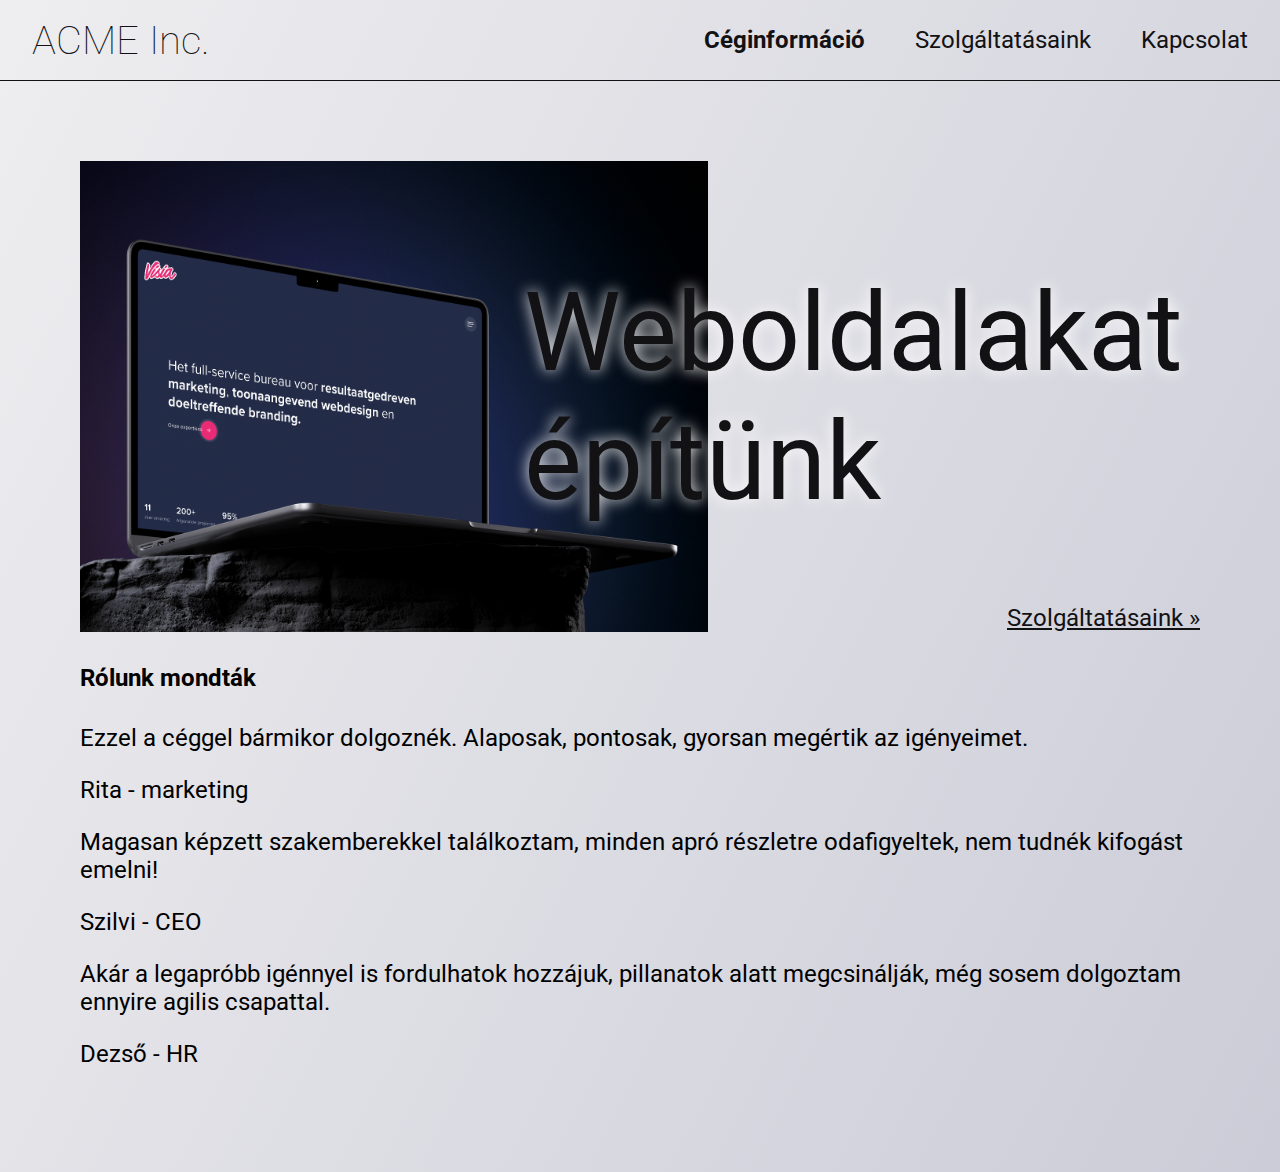
==== ceginformacio.html @ d5035e58 "Review section basic structure added" ====
<!DOCTYPE html>
<html lang="hu" data-theme="light">

<head>
    <meta charset="UTF-8">
    <meta name="viewport" content="width=device-width, initial-scale=1.0">
    <title>ACME Inc. | Céginformáció</title>
    <link rel="stylesheet" href="style.css">
    <link rel="preconnect" href="https://fonts.googleapis.com">
    <link rel="preconnect" href="https://fonts.gstatic.com" crossorigin>
    <link
        href="https://fonts.googleapis.com/css2?family=Roboto:ital,wght@0,100;0,300;0,400;0,500;0,700;1,100;1,300;1,400;1,500;1,700&display=swap"
        rel="stylesheet">
    <script src="script.js" defer></script>
</head>

<body>
    <header>
        <nav>
            <div class="nav-logo">ACME Inc.</div>
            <ul class="menu-container">
                <li><a href="/ceginformacio.html" class="menu-item">Céginformáció</a></li>
                <li><a href="/szolgaltatasok.html" class="menu-item">Szolgáltatásaink</a></li>
                <li><a href="/kapcsolat.html" class="menu-item">Kapcsolat</a></li>
            </ul>
        </nav>
    </header>
    <main>
        <section class="hero">
            <div class="hero-img"></div>
            <h3 class="hero-title">Weboldalakat <br>építünk</h3>
            <a href="szolgaltatasok.html" class="hero-link">Szolgáltatásaink »</a>
        </section>
        <section class="reviews">
            <h4>Rólunk mondták</h4>
            <div class="reviews-container">
                <div class="reviews-wrapper">
                    <div class="reviewer author1"></div>
                    <p>Ezzel a céggel bármikor dolgoznék. Alaposak, pontosak, gyorsan megértik az igényeimet.</p>
                    <p>Rita - marketing</p>
                </div>
                <div class="reviews-wrapper">
                    <div class="reviewer author1"></div>
                    <p>Magasan képzett szakemberekkel találkoztam, minden apró részletre odafigyeltek, nem tudnék
                        kifogást emelni!</p>
                    <p>Szilvi - CEO</p>
                </div>
                <div class="reviews-wrapper">
                    <div class="reviewer author1"></div>
                    <p>Akár a legapróbb igénnyel is fordulhatok hozzájuk, pillanatok alatt megcsinálják, még sosem
                        dolgoztam ennyire agilis
                        csapattal.</p>
                    <p>Dezső - HR</p>
                </div>
            </div>

        </section>
    </main>
</body>

</html>
---- style.css ----
:root {
    margin: 0;
    padding: 0;
    font-family: 'Roboto', sans-serif;
    font-size: 24px;
    --accent-color: linear-gradient(90deg, #7000A0 0.01%, #A0009B 100%);
    --purple-border: #A0009B;


}

[data-theme="light"] {
    --text-color: #121215;
    --inverse-text-color: #EEEEF0;
    --primary-color: linear-gradient(117deg, #EEEEF0 0%, #CCCCD8 100%);
    --secondary-color: #D166FF;
    --inverse-section-color: #121215;

}

[data-theme="dark"] {
    --text-color: #fff;
    --inverse-text-color: #000;
    --primary-color: linear-gradient(117deg, #121215 0%, #262629 100%);
    --secondary-color: #7000A0;
    --inverse-section-color: #fff;
}

body {
    background: var(--primary-color);
    margin: 0;
    padding: 0;
}

.homepage {
    display: flex;
    justify-content: center;
    align-items: center;
    height: 100vh;
    margin: 0;
}

h1 {
    font-size: calc(48px + (64 - 48) * ((100vw - 375px) / (1440 - 375)));
    font-style: normal;
    font-weight: 900;
    line-height: normal;
    /*letter-spacing: 15px;*/
    letter-spacing: calc(10px + (15 - 10) * ((100vw - 375px) / (1440 - 375)));
    color: var(--text-color);
    margin: 0;
}

h2 {
    font-size: calc(40px + (54 - 40) * ((100vw - 375px) / (1440 - 375)));
    font-style: normal;
    font-weight: 100;
    line-height: normal;
    color: var(--text-color);
    margin: 0;
}

.homepage-container {
    display: flex;
    align-items: center;
    gap: 50px;
    flex-wrap: wrap;
}

.homepage a {
    text-decoration: none;
    color: var(--text-color);
}

.divider {
    width: 1px;
    height: 220px;
    background: var(--text-color);
}

.homepage-nav {
    display: flex;
    flex-direction: column;
    align-items: flex-start;
    gap: 15px;
}

nav {
    display: flex;
    max-width: 100%;
    height: 80px;
    padding: 0px 32px;
    justify-content: space-between;
    align-items: center;
    border-bottom: 1px solid var(--text-color);
}

.nav-logo {
    color: var(--text-color);
    font-size: 40px;
    font-weight: 100;
}

.menu-container {
    display: flex;
    list-style-type: none;
    margin: 0;
    padding: 0;
    justify-content: center;
    align-items: center;
    gap: 50px;
}

.menu-item {
    text-decoration: none;
    color: var(--text-color);
    font-size: 24px;
    font-weight: 400;
}

.menu-item.active {
    font-weight: 700;
}

main {
    padding: 80px;
}

.hero {
    display: flex;
    justify-content: space-between;
    align-items: center;
}

.hero-img {
    background: url(images/hero-img.png);
    background-repeat: no-repeat;
    background-size: cover;
    width: 628px;
    height: 471px;
    position: relative;
}

.hero-title {
    color: var(--text-color);
    text-shadow: 0px 0px 15px #FFF;
    font-size: calc(50px + (120 - 50) * ((100vw - 375px) / (1440 - 375)));
    font-weight: 400;
    position: absolute;
    margin: 0;
    left: 524px;
}

.hero-link {
    align-self: flex-end;
    color: var(--text-color);
    font-size: 24px;
    font-weight: 400;
}

@media screen and (max-width: 812px) {
    .divider {
        height: 1px;
        width: 100%;
    }

    .homepage {
        height: 100%;
        padding: 153px 0;
    }

    .homepage-container {
        justify-content: center;
    }

    .homepage-nav {
        align-items: center;
        gap: 32px;
    }
}

@media screen and (max-width: 375px) {

    .homepage {
        height: auto;
        padding: 153px 0;
    }

    .homepage-container {
        flex-direction: column;
        width: 100%;
        text-align: center;
    }

    .divider {
        height: 1px;
        width: 100%;
    }

    h1 {
        letter-spacing: 10px;
    }

    .homepage-nav {
        align-items: center;
        gap: 32px;
    }



}
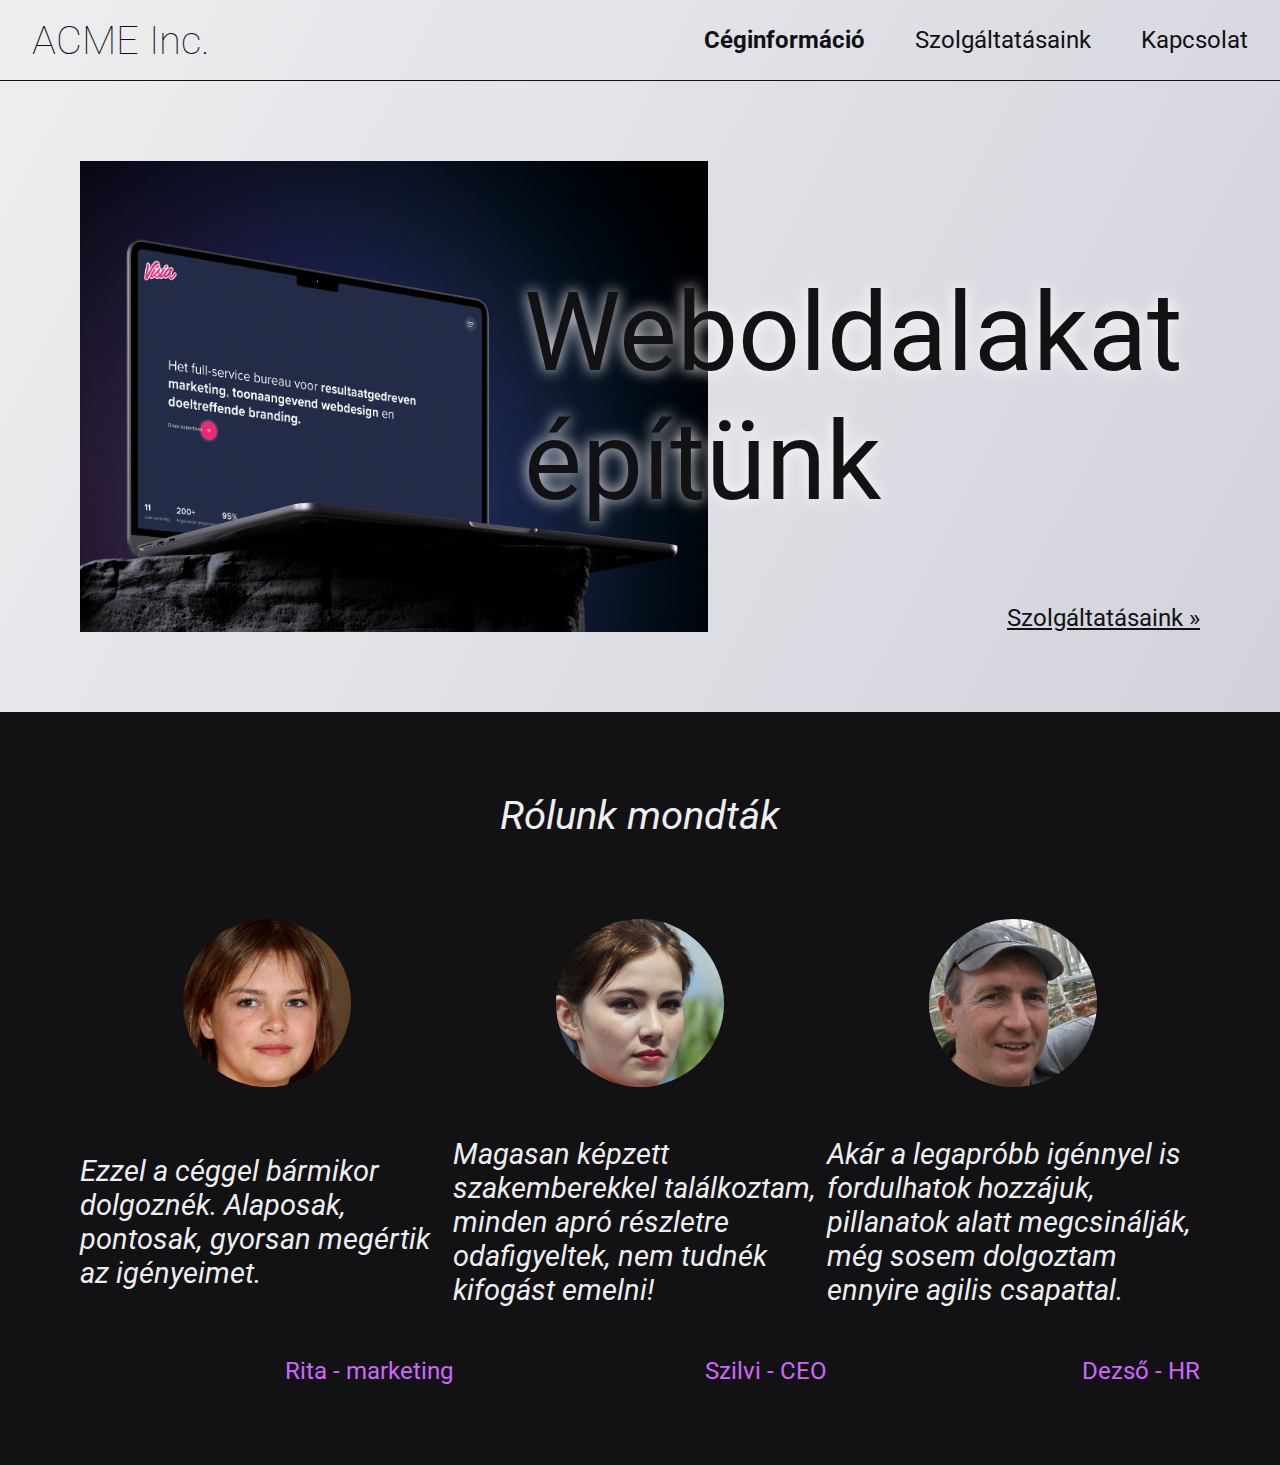
==== commit 7d4d96fd: "styling review section for desktop view" ====
--- a/ceginformacio.html
+++ b/ceginformacio.html
@@ -32,25 +32,28 @@
             <a href="szolgaltatasok.html" class="hero-link">Szolgáltatásaink »</a>
         </section>
         <section class="reviews">
-            <h4>Rólunk mondták</h4>
+            <h4 class="section-title inverse">Rólunk mondták</h4>
             <div class="reviews-container">
                 <div class="reviews-wrapper">
                     <div class="reviewer author1"></div>
-                    <p>Ezzel a céggel bármikor dolgoznék. Alaposak, pontosak, gyorsan megértik az igényeimet.</p>
-                    <p>Rita - marketing</p>
+                    <p class="review-content">Ezzel a céggel bármikor dolgoznék. Alaposak, pontosak, gyorsan megértik az
+                        igényeimet.</p>
+                    <p class="review-author">Rita - marketing</p>
                 </div>
                 <div class="reviews-wrapper">
-                    <div class="reviewer author1"></div>
-                    <p>Magasan képzett szakemberekkel találkoztam, minden apró részletre odafigyeltek, nem tudnék
+                    <div class="reviewer author2"></div>
+                    <p class="review-content">Magasan képzett szakemberekkel találkoztam, minden apró részletre
+                        odafigyeltek, nem tudnék
                         kifogást emelni!</p>
-                    <p>Szilvi - CEO</p>
+                    <p class="review-author">Szilvi - CEO</p>
                 </div>
                 <div class="reviews-wrapper">
-                    <div class="reviewer author1"></div>
-                    <p>Akár a legapróbb igénnyel is fordulhatok hozzájuk, pillanatok alatt megcsinálják, még sosem
+                    <div class="reviewer author3"></div>
+                    <p class="review-content">Akár a legapróbb igénnyel is fordulhatok hozzájuk, pillanatok alatt
+                        megcsinálják, még sosem
                         dolgoztam ennyire agilis
                         csapattal.</p>
-                    <p>Dezső - HR</p>
+                    <p class="review-author">Dezső - HR</p>
                 </div>
             </div>
 
--- a/style.css
+++ b/style.css
@@ -30,6 +30,14 @@
     background: var(--primary-color);
     margin: 0;
     padding: 0;
+}
+
+h1,
+h2,
+h3,
+h4,
+p {
+    margin: 0;
 }
 
 .homepage {
@@ -48,7 +56,6 @@
     /*letter-spacing: 15px;*/
     letter-spacing: calc(10px + (15 - 10) * ((100vw - 375px) / (1440 - 375)));
     color: var(--text-color);
-    margin: 0;
 }
 
 h2 {
@@ -57,7 +64,6 @@
     font-weight: 100;
     line-height: normal;
     color: var(--text-color);
-    margin: 0;
 }
 
 .homepage-container {
@@ -122,11 +128,12 @@
     font-weight: 700;
 }
 
-main {
+/*main {
     padding: 80px;
-}
+}*/
 
 .hero {
+    padding: 80px;
     display: flex;
     justify-content: space-between;
     align-items: center;
@@ -147,7 +154,6 @@
     font-size: calc(50px + (120 - 50) * ((100vw - 375px) / (1440 - 375)));
     font-weight: 400;
     position: absolute;
-    margin: 0;
     left: 524px;
 }
 
@@ -156,6 +162,76 @@
     color: var(--text-color);
     font-size: 24px;
     font-weight: 400;
+}
+
+.section-title {
+    color: var(--text-color);
+    font-size: 40px;
+    font-style: italic;
+    font-weight: 400;
+    text-align: center;
+}
+
+.section-title.inverse {
+    color: var(--inverse-text-color);
+}
+
+.reviews {
+    background-color: var(--inverse-section-color);
+    padding: 80px;
+    display: flex;
+    flex-direction: column;
+    gap: 80px;
+}
+
+.reviews-container {
+    display: flex;
+    justify-content: space-between;
+}
+
+.reviews-wrapper {
+    flex: 0 1 380px;
+    display: flex;
+    flex-direction: column;
+    justify-content: space-between;
+    align-items: center;
+    align-self: stretch;
+    gap: 50px;
+}
+
+.reviewer {
+    width: 168px;
+    height: 168px;
+    border-radius: 90px;
+}
+
+.reviewer.author1 {
+    background: url(images/author1.png) no-repeat;
+    background-size: cover;
+}
+
+.reviewer.author2 {
+    background: url(images/author2.png) no-repeat;
+    background-size: cover;
+}
+
+.reviewer.author3 {
+    background: url(images/author3.png) no-repeat;
+    background-size: cover;
+}
+
+.review-content {
+    color: var(--inverse-text-color);
+    font-size: 30px;
+    font-size: calc(24px + (30 - 24) * ((100vw - 375px) / (1440 - 375)));
+    font-style: italic;
+    font-weight: 400;
+}
+
+.review-author {
+    color: var(--secondary-color);
+    align-self: flex-end;
+    font-size: 24px;
 }
 
 @media screen and (max-width: 812px) {
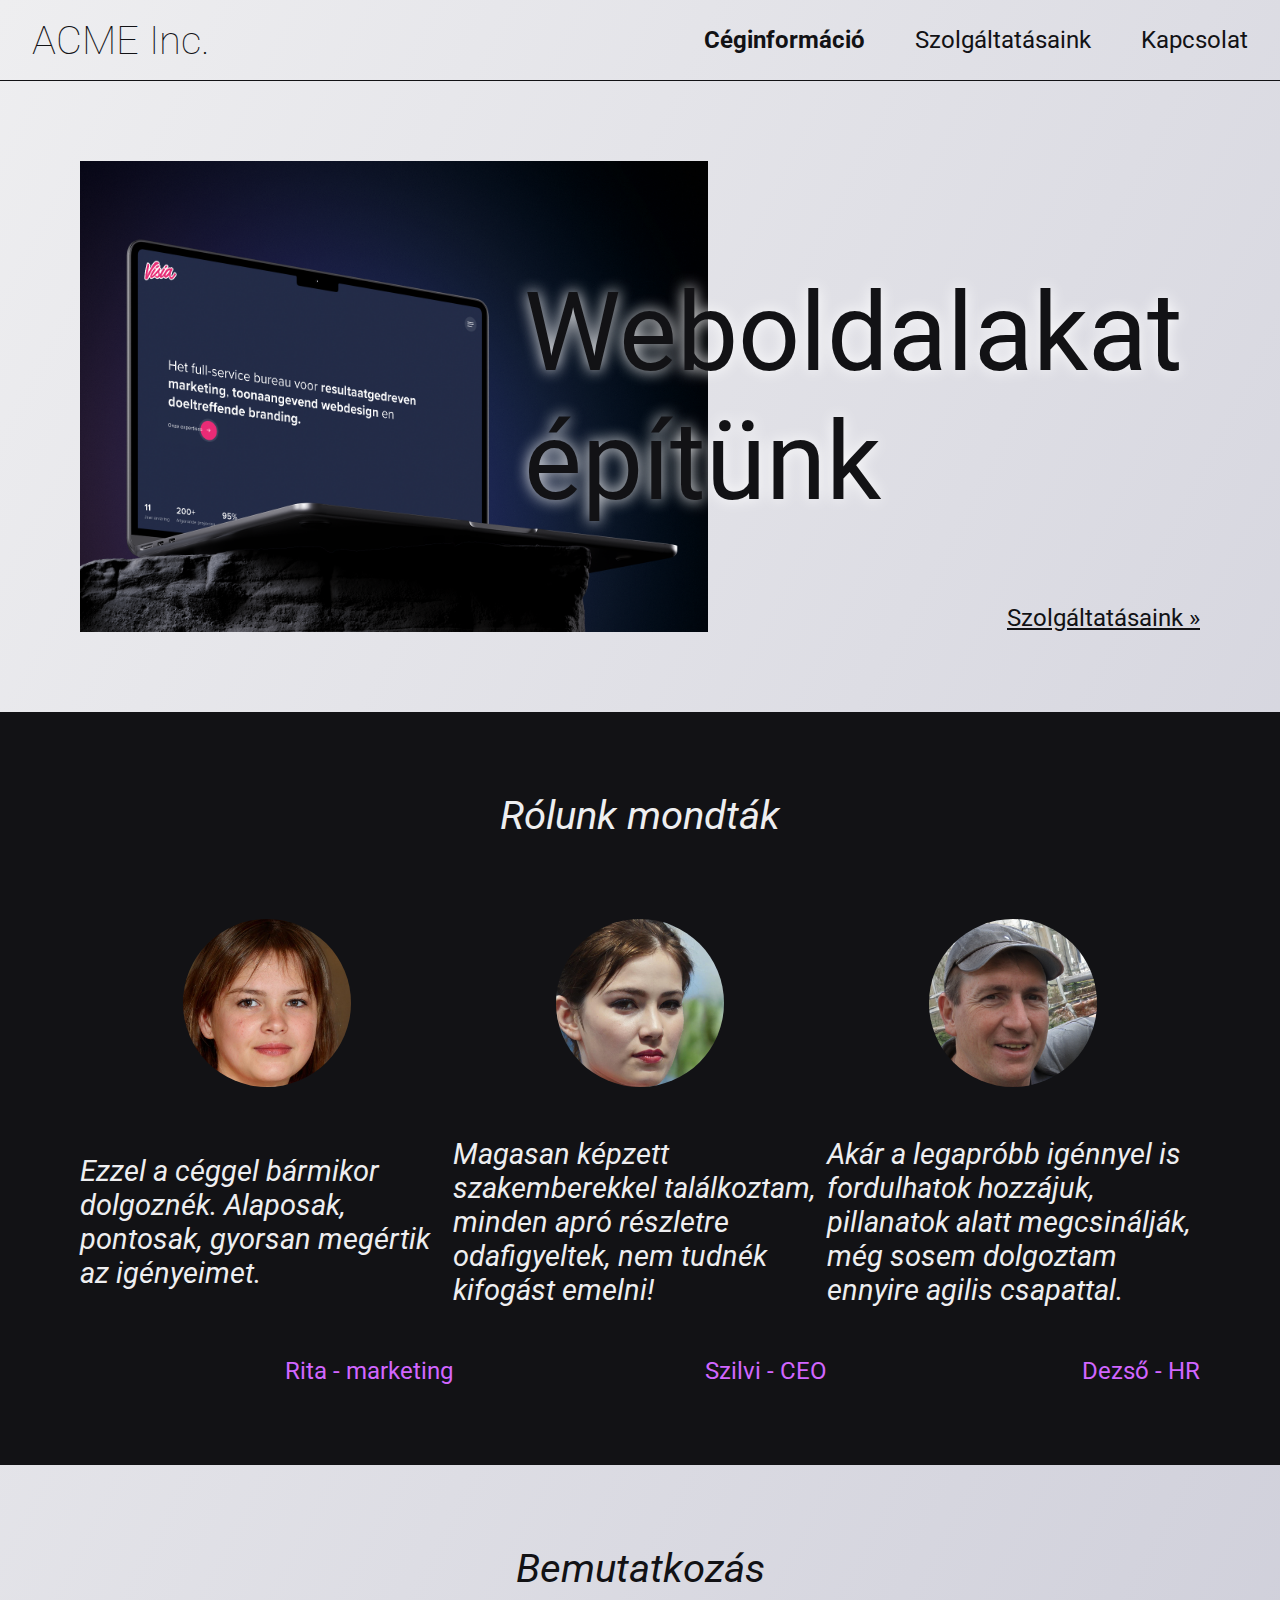
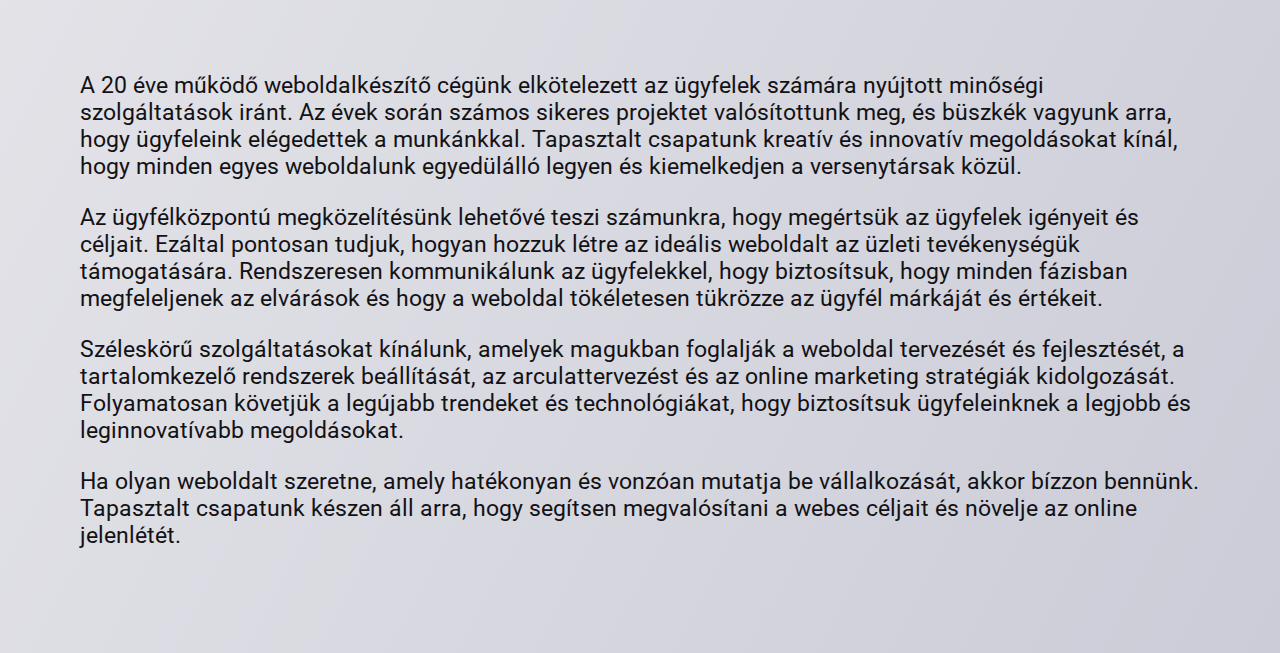
==== commit e3f9043a: "Introduction section structure and styling added" ====
--- a/ceginformacio.html
+++ b/ceginformacio.html
@@ -56,7 +56,43 @@
                     <p class="review-author">Dezső - HR</p>
                 </div>
             </div>
-
+        </section>
+        <section class="intro">
+            <h4 class="section-title">Bemutatkozás</h4>
+            <article class="intro-content">
+                <p>A 20 éve működő weboldalkészítő cégünk elkötelezett az ügyfelek számára nyújtott minőségi
+                    szolgáltatások
+                    iránt. Az évek
+                    során számos sikeres projektet valósítottunk meg, és büszkék vagyunk arra, hogy ügyfeleink
+                    elégedettek a
+                    munkánkkal.
+                    Tapasztalt csapatunk kreatív és innovatív megoldásokat kínál, hogy minden egyes weboldalunk
+                    egyedülálló
+                    legyen és
+                    kiemelkedjen a versenytársak közül.</p>
+                <p>Az ügyfélközpontú megközelítésünk lehetővé teszi számunkra, hogy megértsük az ügyfelek igényeit és
+                    céljait. Ezáltal
+                    pontosan tudjuk, hogyan hozzuk létre az ideális weboldalt az üzleti tevékenységük támogatására.
+                    Rendszeresen
+                    kommunikálunk az ügyfelekkel, hogy biztosítsuk, hogy minden fázisban megfeleljenek az elvárások és
+                    hogy
+                    a weboldal
+                    tökéletesen tükrözze az ügyfél márkáját és értékeit.</p>
+                <p>Széleskörű szolgáltatásokat kínálunk, amelyek magukban foglalják a weboldal tervezését és
+                    fejlesztését, a
+                    tartalomkezelő
+                    rendszerek beállítását, az arculattervezést és az online marketing stratégiák kidolgozását.
+                    Folyamatosan
+                    követjük a
+                    legújabb trendeket és technológiákat, hogy biztosítsuk ügyfeleinknek a legjobb és leginnovatívabb
+                    megoldásokat.</p>
+                <p>Ha olyan weboldalt szeretne, amely hatékonyan és vonzóan mutatja be vállalkozását, akkor bízzon
+                    bennünk.
+                    Tapasztalt
+                    csapatunk készen áll arra, hogy segítsen megvalósítani a webes céljait és növelje az online
+                    jelenlétét.
+                </p>
+            </article>
         </section>
     </main>
 </body>
--- a/style.css
+++ b/style.css
@@ -234,6 +234,21 @@
     font-size: 24px;
 }
 
+.intro {
+    padding: 80px;
+    display: flex;
+    flex-direction: column;
+    gap: 80px;
+}
+
+.intro-content p {
+    padding-bottom: 24px;
+    color: var(--text-color);
+    font-size: 24px;
+    font-size: calc(18px + (24 - 18) * ((100vw - 375px) / (1440 - 375)));
+    font-weight: 400;
+}
+
 @media screen and (max-width: 812px) {
     .divider {
         height: 1px;
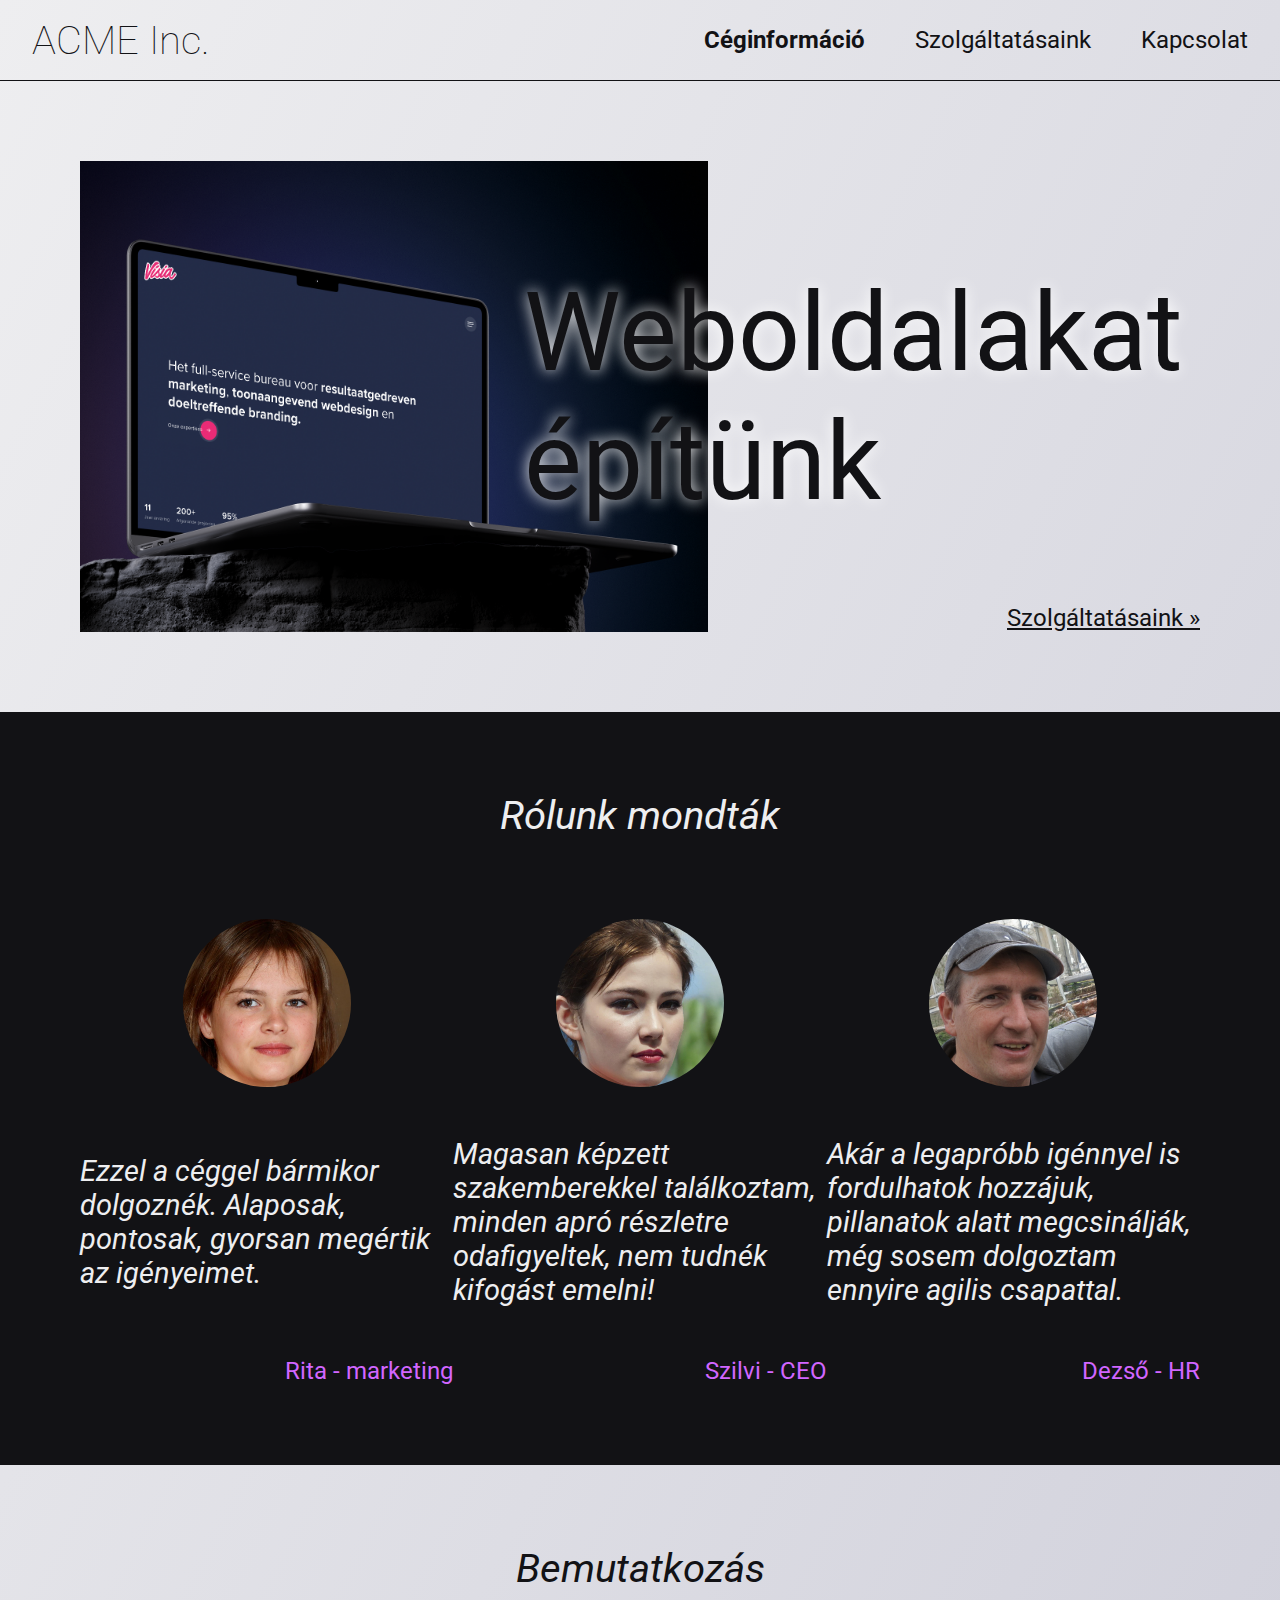
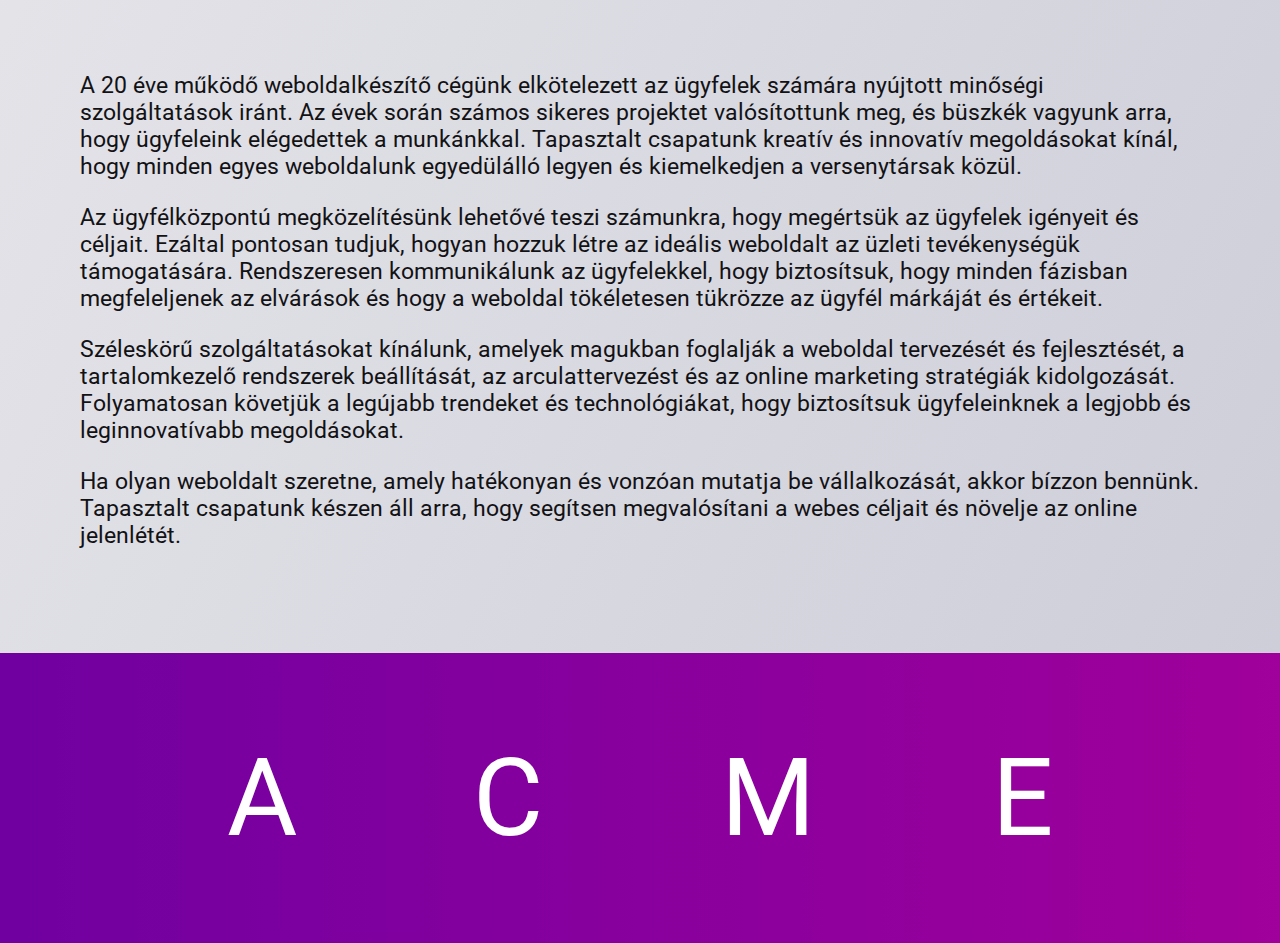
==== commit aec9fd31: "footer added" ====
--- a/ceginformacio.html
+++ b/ceginformacio.html
@@ -95,6 +95,9 @@
             </article>
         </section>
     </main>
+    <footer>
+        <div class="footer-logo">ACME</div>
+    </footer>
 </body>
 
 </html>--- a/style.css
+++ b/style.css
@@ -249,6 +249,27 @@
     font-weight: 400;
 }
 
+footer {
+    width: 100%;
+    height: 290px;
+    background: var(--accent-color);
+    display: flex;
+    justify-content: center;
+    align-items: center;
+}
+
+.footer-logo {
+    color: #FFF;
+    text-align: center;
+    /*font-size: 120px;*/
+    font-size: calc(40px + (120 - 40) * ((100vw - 375px) / (1440 - 375)));
+    font-weight: 400;
+    /*letter-spacing: 200px;*/
+    letter-spacing: calc(50px + (200 - 50) * ((100vw - 375px) / (1440 - 375)));
+    /*margin-right: 200px;*/
+    margin-right: calc(-50px + (-200 - -50) * ((100vw - 375px) / (1440 - 375)));
+}
+
 @media screen and (max-width: 812px) {
     .divider {
         height: 1px;
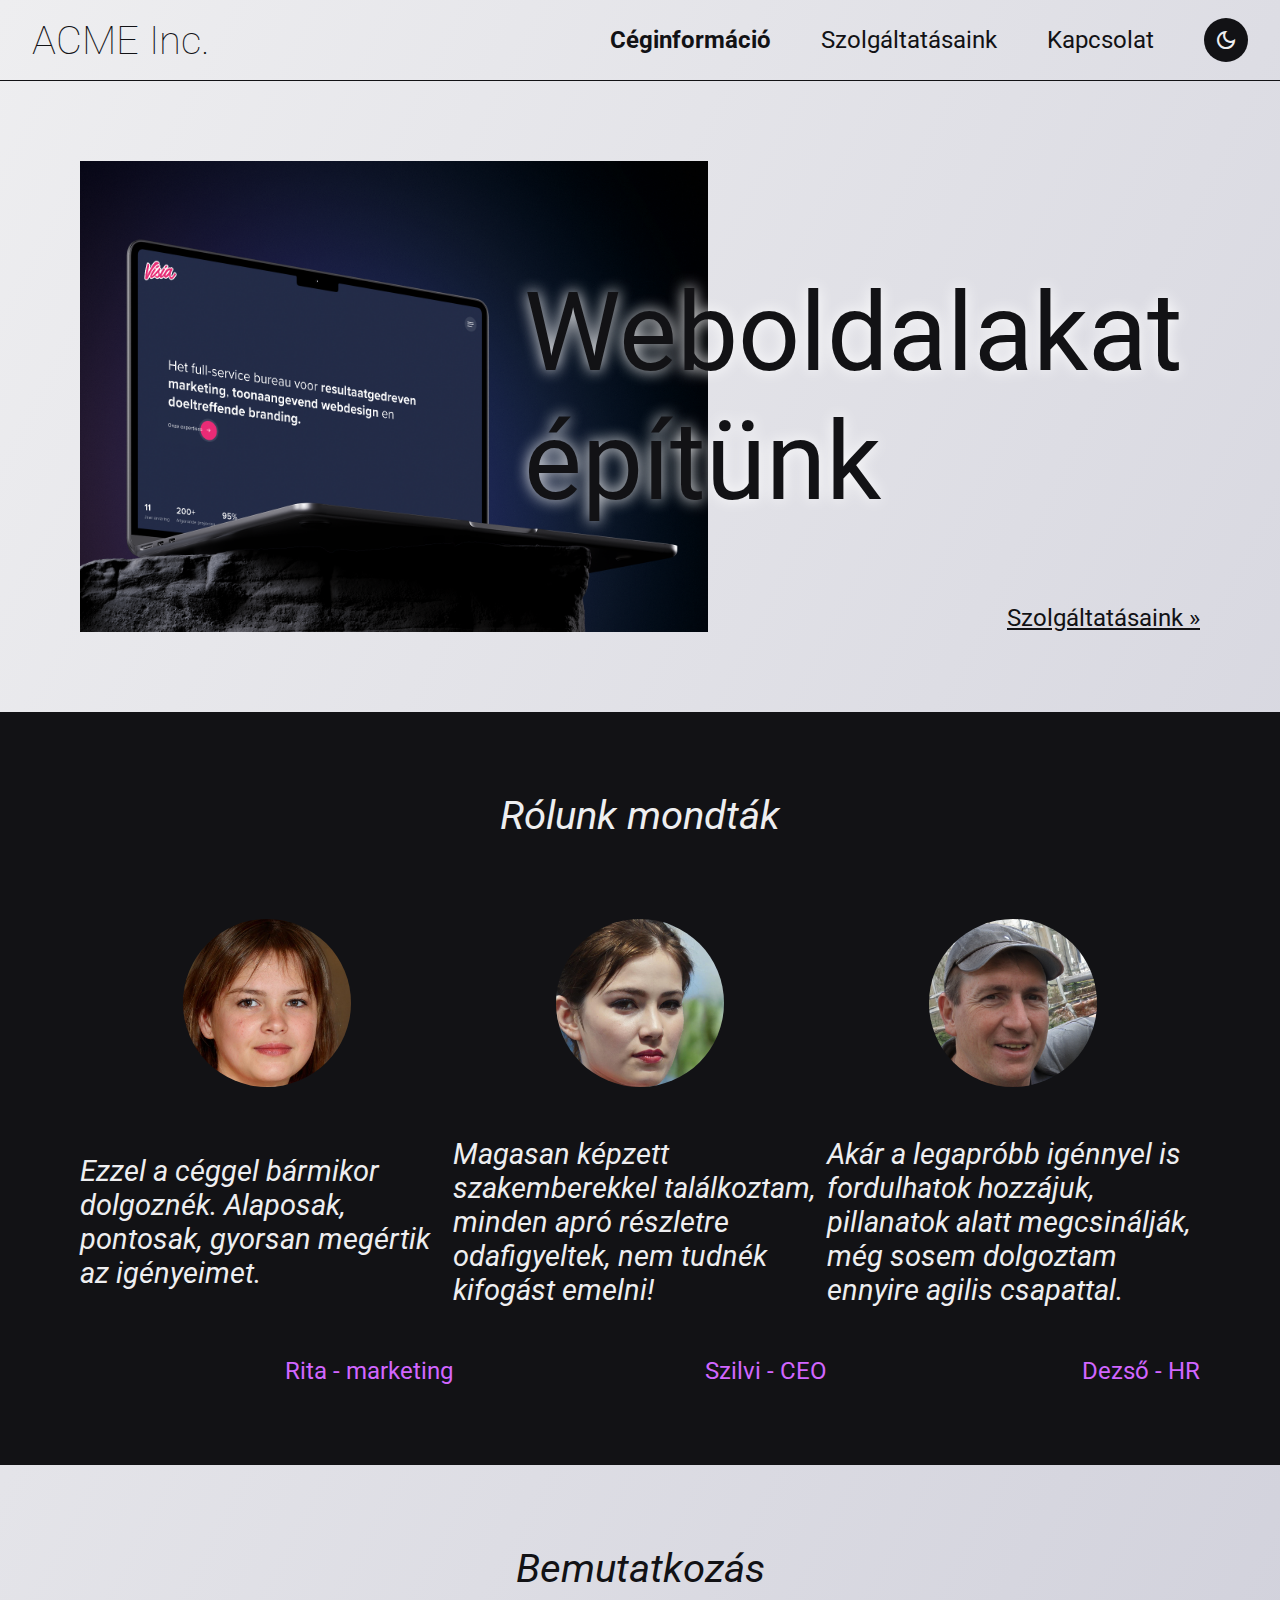
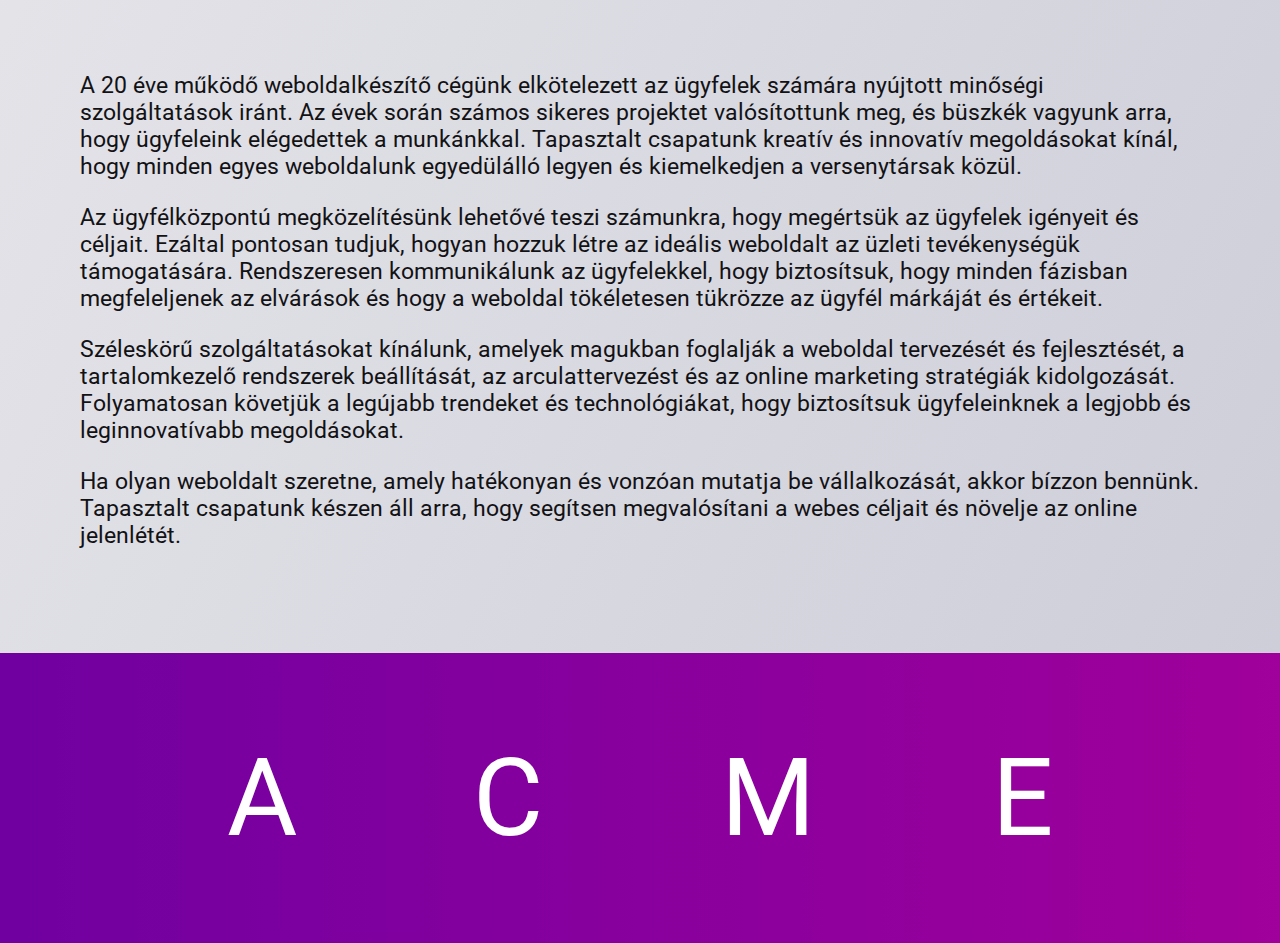
==== commit add01705: "Dark mode button and function added" ====
--- a/ceginformacio.html
+++ b/ceginformacio.html
@@ -11,18 +11,27 @@
     <link
         href="https://fonts.googleapis.com/css2?family=Roboto:ital,wght@0,100;0,300;0,400;0,500;0,700;1,100;1,300;1,400;1,500;1,700&display=swap"
         rel="stylesheet">
+    <link
+        href="https://fonts.googleapis.com/css2?family=Material+Symbols+Outlined:opsz,wght,FILL,GRAD@20..48,100..700,0..1,-50..200"
+        rel="stylesheet" />
     <script src="script.js" defer></script>
 </head>
 
 <body>
     <header>
         <nav>
-            <div class="nav-logo">ACME Inc.</div>
-            <ul class="menu-container">
-                <li><a href="/ceginformacio.html" class="menu-item">Céginformáció</a></li>
-                <li><a href="/szolgaltatasok.html" class="menu-item">Szolgáltatásaink</a></li>
-                <li><a href="/kapcsolat.html" class="menu-item">Kapcsolat</a></li>
-            </ul>
+            <div class="nav-logo"><a href="index.html">ACME Inc.</a></div>
+            <div class="nav-right">
+                <ul class="menu-container">
+                    <li><a href="/ceginformacio.html" class="menu-item">Céginformáció</a></li>
+                    <li><a href="/szolgaltatasok.html" class="menu-item">Szolgáltatásaink</a></li>
+                    <li><a href="/kapcsolat.html" class="menu-item">Kapcsolat</a></li>
+                </ul>
+                <button type="button" id="theme-btn" aria-label="Change to light theme" data-theme-toggle><span
+                        class="material-symbols-outlined">
+                        dark_mode
+                    </span></button>
+            </div>
         </nav>
     </header>
     <main>
--- a/style.css
+++ b/style.css
@@ -5,6 +5,7 @@
     font-size: 24px;
     --accent-color: linear-gradient(90deg, #7000A0 0.01%, #A0009B 100%);
     --purple-border: #A0009B;
+    --form-field-color: #888;
 
 
 }
@@ -15,7 +16,7 @@
     --primary-color: linear-gradient(117deg, #EEEEF0 0%, #CCCCD8 100%);
     --secondary-color: #D166FF;
     --inverse-section-color: #121215;
-
+    --text-shadow: rgba(255, 255, 255, 1);
 }
 
 [data-theme="dark"] {
@@ -24,6 +25,7 @@
     --primary-color: linear-gradient(117deg, #121215 0%, #262629 100%);
     --secondary-color: #7000A0;
     --inverse-section-color: #fff;
+    --text-shadow: rgba(255, 255, 255, 0);
 }
 
 body {
@@ -36,6 +38,7 @@
 h2,
 h3,
 h4,
+h5,
 p {
     margin: 0;
 }
@@ -91,6 +94,25 @@
     gap: 15px;
 }
 
+#theme-btn {
+    appearance: none;
+    border: unset;
+    background-color: var(--inverse-section-color);
+    color: var(--inverse-text-color);
+    border-radius: 30px;
+    box-sizing: border-box;
+    padding: 10px;
+    display: flex;
+    justify-content: center;
+    align-items: center;
+}
+
+.homepage #theme-btn {
+    position: absolute;
+    top: 10px;
+    right: 10px;
+}
+
 nav {
     display: flex;
     max-width: 100%;
@@ -107,6 +129,17 @@
     font-weight: 100;
 }
 
+.nav-logo a {
+    text-decoration: none;
+    color: var(--text-color);
+}
+
+.nav-right {
+    display: flex;
+    flex-direction: row;
+    gap: 50px;
+}
+
 .menu-container {
     display: flex;
     list-style-type: none;
@@ -132,8 +165,11 @@
     padding: 80px;
 }*/
 
+section {
+    padding: 80px;
+}
+
 .hero {
-    padding: 80px;
     display: flex;
     justify-content: space-between;
     align-items: center;
@@ -150,7 +186,7 @@
 
 .hero-title {
     color: var(--text-color);
-    text-shadow: 0px 0px 15px #FFF;
+    text-shadow: 0px 0px 15px var(--text-shadow);
     font-size: calc(50px + (120 - 50) * ((100vw - 375px) / (1440 - 375)));
     font-weight: 400;
     position: absolute;
@@ -164,12 +200,17 @@
     font-weight: 400;
 }
 
+.hero-link:hover {
+    color: var(--secondary-color);
+}
+
 .section-title {
     color: var(--text-color);
     font-size: 40px;
     font-style: italic;
     font-weight: 400;
     text-align: center;
+    padding-bottom: 80px;
 }
 
 .section-title.inverse {
@@ -178,10 +219,6 @@
 
 .reviews {
     background-color: var(--inverse-section-color);
-    padding: 80px;
-    display: flex;
-    flex-direction: column;
-    gap: 80px;
 }
 
 .reviews-container {
@@ -234,12 +271,6 @@
     font-size: 24px;
 }
 
-.intro {
-    padding: 80px;
-    display: flex;
-    flex-direction: column;
-    gap: 80px;
-}
 
 .intro-content p {
     padding-bottom: 24px;
@@ -247,6 +278,159 @@
     font-size: 24px;
     font-size: calc(18px + (24 - 18) * ((100vw - 375px) / (1440 - 375)));
     font-weight: 400;
+}
+
+.services-container {
+    display: flex;
+    max-width: 100%;
+    flex-wrap: wrap;
+    justify-content: space-between;
+    gap: 50px;
+}
+
+.services-wrapper {
+    flex: 0 1 380px;
+    display: flex;
+    flex-direction: column;
+    align-items: center;
+    gap: 32px;
+}
+
+.services-img {
+    height: 64px;
+    width: auto;
+}
+
+.services-title {
+    color: var(--text-color);
+    text-align: center;
+    font-size: 24px;
+    font-weight: 700;
+}
+
+.services-content {
+    color: var(--text-color);
+    text-align: center;
+    font-size: 24px;
+    font-weight: 400;
+}
+
+.contact-container {
+    display: flex;
+    gap: 80px;
+}
+
+.contact-content {
+    flex: 1 1 700px;
+    color: var(--text-color);
+    font-size: 24px;
+    font-style: italic;
+    font-weight: 400;
+}
+
+.contact-content p,
+ul {
+    padding-bottom: 24px;
+}
+
+.contact-content ul {
+    margin: 0;
+}
+
+.contact-content p:nth-child(3) {
+    padding-bottom: 0;
+}
+
+.contact-content p:last-child {
+    padding-bottom: 0;
+}
+
+.bold {
+    font-weight: 700;
+}
+
+.contact-form {
+    background: var(--inverse-section-color);
+}
+
+.form-container {
+    display: grid;
+    grid-template-columns: 360px 360px 360px;
+    grid-template-rows: auto auto;
+    gap: 0px 0px;
+    grid-template-areas:
+        "name e-mail phone"
+        "message message message";
+    justify-content: space-between;
+    gap: 26px;
+}
+
+.name {
+    grid-area: name;
+    color: var(--inverse-text-color);
+    display: flex;
+    flex-direction: column;
+    font-size: 24px;
+    font-weight: 700;
+}
+
+.e-mail {
+    grid-area: e-mail;
+    color: var(--inverse-text-color);
+    display: flex;
+    flex-direction: column;
+    font-size: 24px;
+    font-weight: 700;
+}
+
+.phone {
+    grid-area: phone;
+    color: var(--inverse-text-color);
+    display: flex;
+    flex-direction: column;
+    font-size: 24px;
+    font-weight: 700;
+}
+
+.message {
+    grid-area: message;
+    color: var(--inverse-text-color);
+    display: flex;
+    flex-direction: column;
+    font-size: 24px;
+    font-weight: 700;
+}
+
+.form-container input,
+textarea {
+    -webkit-appearance: none;
+    -moz-appearance: none;
+    appearance: none;
+    border: unset;
+    border-bottom: 4px solid var(--purple-border);
+    background: var(--form-field-color);
+    height: 50px;
+}
+
+.submit-btn {
+    appearance: none;
+    border: unset;
+    display: flex;
+    background: var(--accent-color);
+    padding: 15px 45px;
+    justify-content: center;
+    align-items: center;
+    color: #FFF;
+    font-size: 24px;
+    font-weight: 700;
+    margin-top: 60px;
+    margin-left: auto;
+    cursor: pointer;
+}
+
+.submit-btn:hover {
+    background: var(--purple-border);
+
 }
 
 footer {
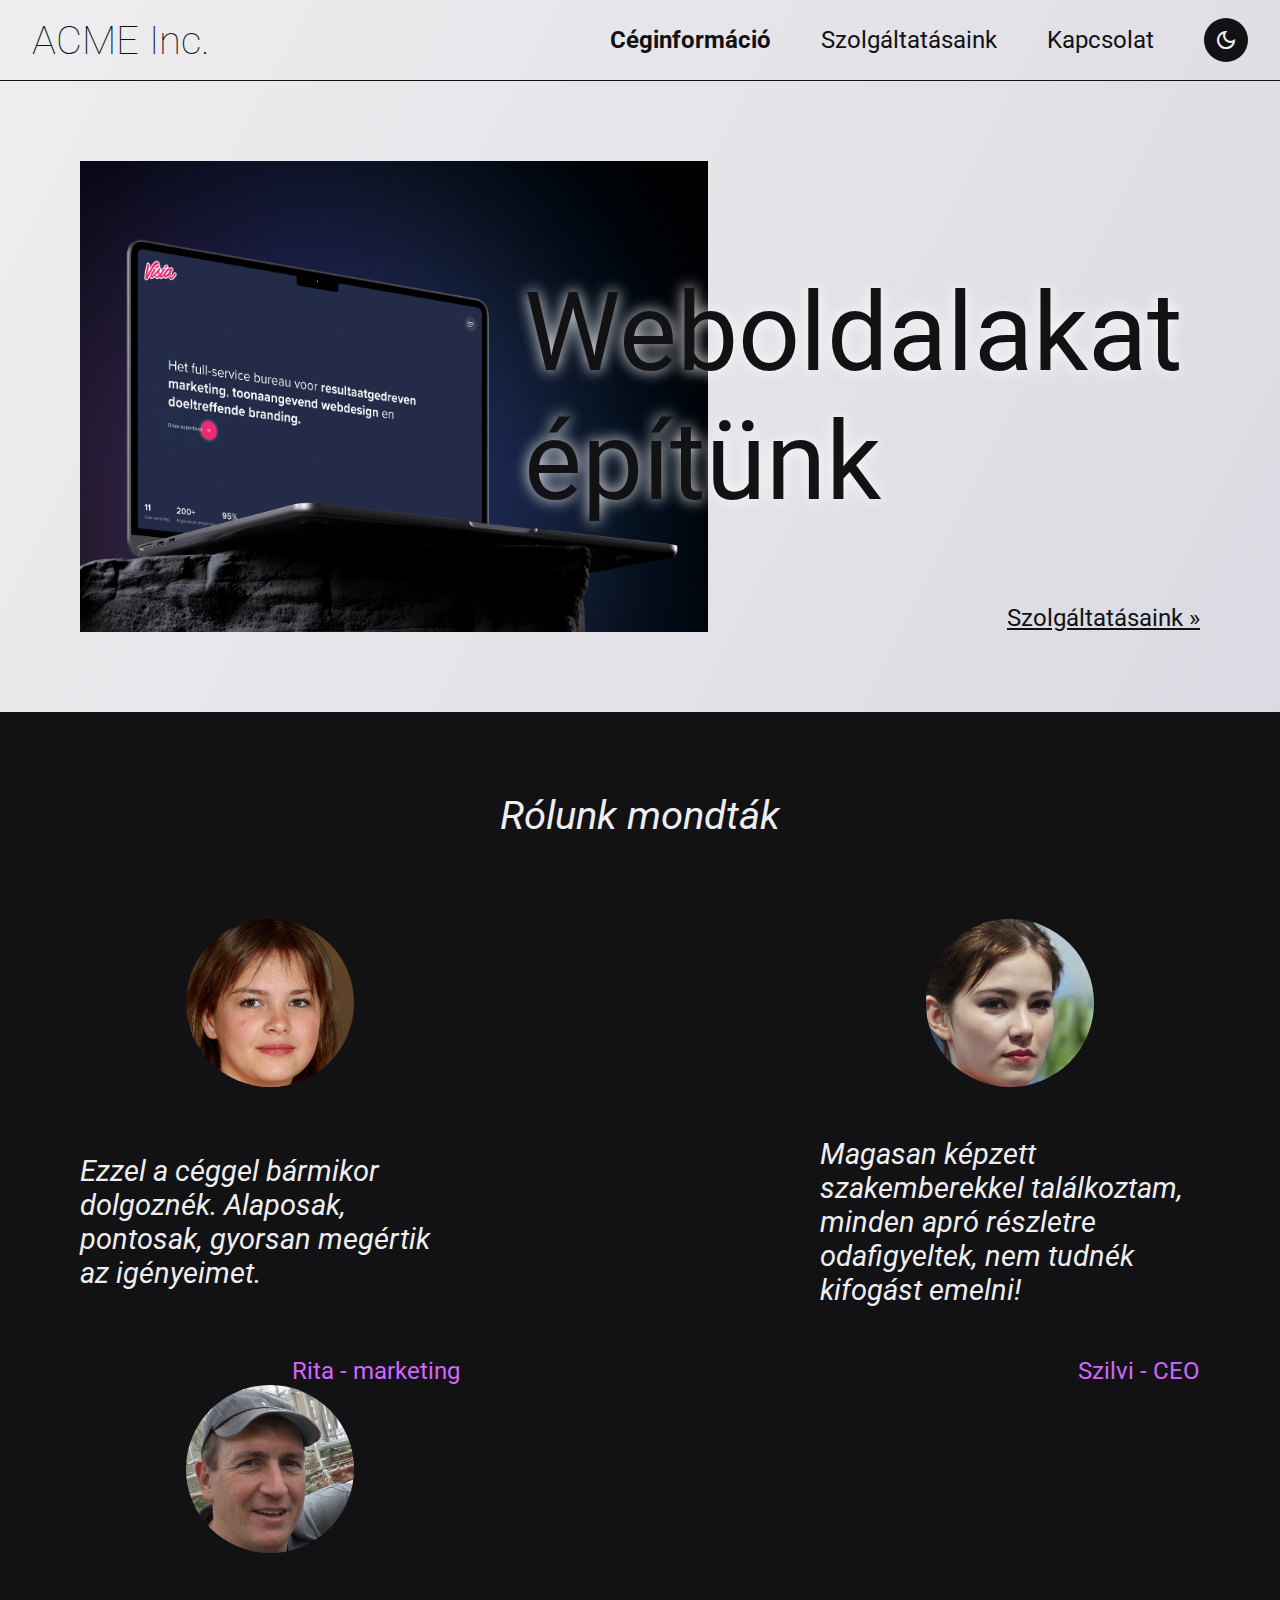
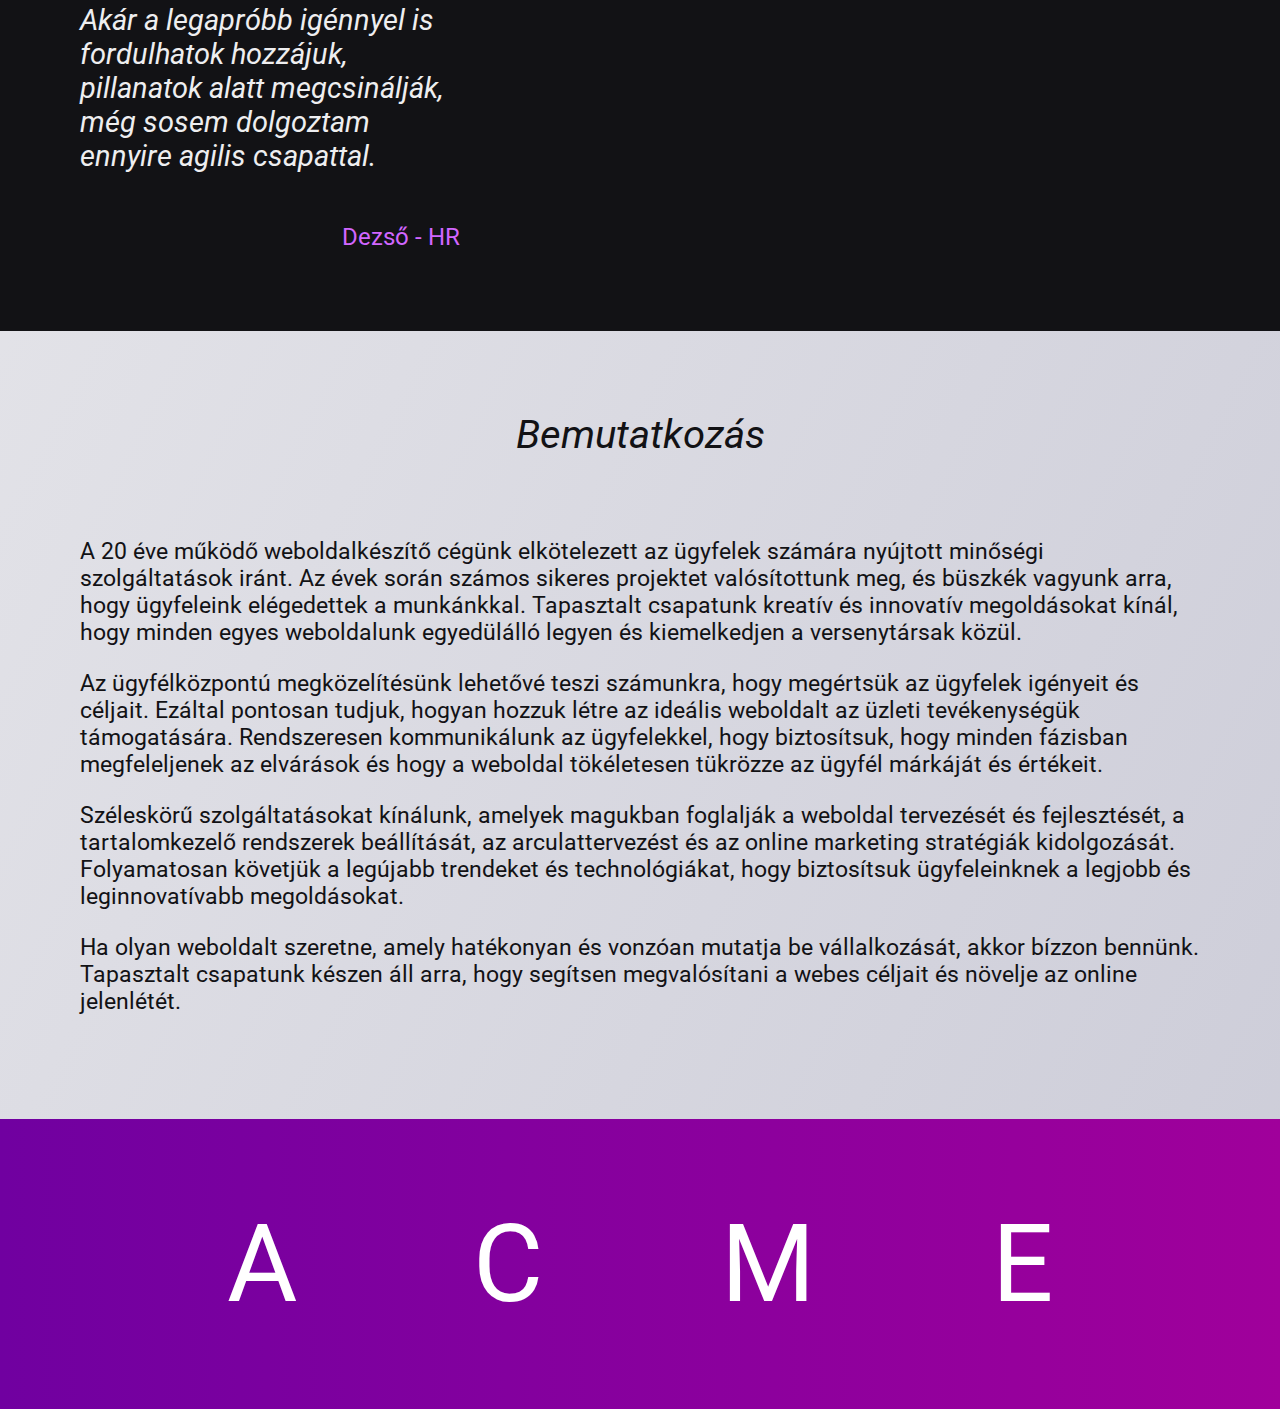
==== commit 03893656: "mobile navigation structure, styling and function added" ====
--- a/ceginformacio.html
+++ b/ceginformacio.html
@@ -15,6 +15,7 @@
         href="https://fonts.googleapis.com/css2?family=Material+Symbols+Outlined:opsz,wght,FILL,GRAD@20..48,100..700,0..1,-50..200"
         rel="stylesheet" />
     <script src="script.js" defer></script>
+    <script src="https://cdnjs.cloudflare.com/ajax/libs/jquery/3.3.1/jquery.min.js"></script>
 </head>
 
 <body>
@@ -31,6 +32,11 @@
                         class="material-symbols-outlined">
                         dark_mode
                     </span></button>
+                <div class="menu-toggle" id="mobile-menu">
+                    <span class="bar"></span>
+                    <span class="bar"></span>
+                    <span class="bar"></span>
+                </div>
             </div>
         </nav>
     </header>
--- a/style.css
+++ b/style.css
@@ -17,6 +17,7 @@
     --secondary-color: #D166FF;
     --inverse-section-color: #121215;
     --text-shadow: rgba(255, 255, 255, 1);
+    --menu-bg: #fff;
 }
 
 [data-theme="dark"] {
@@ -26,6 +27,7 @@
     --secondary-color: #7000A0;
     --inverse-section-color: #fff;
     --text-shadow: rgba(255, 255, 255, 0);
+    --menu-bg: #34343d;
 }
 
 body {
@@ -138,6 +140,7 @@
     display: flex;
     flex-direction: row;
     gap: 50px;
+    align-items: center;
 }
 
 .menu-container {
@@ -148,6 +151,11 @@
     justify-content: center;
     align-items: center;
     gap: 50px;
+    transition: all 0.3s ease-in-out;
+}
+
+.mobile-nav {
+    transition: all 0.3s ease-in-out;
 }
 
 .menu-item {
@@ -157,8 +165,49 @@
     font-weight: 400;
 }
 
+.menu-item:hover {
+    color: var(--secondary-color);
+}
+
 .menu-item.active {
     font-weight: 700;
+}
+
+.menu-toggle .bar {
+    width: 25px;
+    height: 3px;
+    background-color: var(--text-color);
+    margin: 5px auto;
+    -webkit-transition: all 0.3s ease-in-out;
+    -o-transition: all 0.3s ease-in-out;
+    transition: all 0.3s ease-in-out;
+}
+
+.menu-toggle {
+    justify-self: end;
+    display: none;
+}
+
+.menu-toggle:hover {
+    cursor: pointer;
+}
+
+#mobile-menu.is-active .bar:nth-child(2) {
+    opacity: 0;
+}
+
+#mobile-menu.is-active .bar:nth-child(1) {
+    -webkit-transform: translateY(8px) rotate(45deg);
+    -ms-transform: translateY(8px) rotate(45deg);
+    -o-transform: translateY(8px) rotate(45deg);
+    transform: translateY(8px) rotate(45deg);
+}
+
+#mobile-menu.is-active .bar:nth-child(3) {
+    -webkit-transform: translateY(-8px) rotate(-45deg);
+    -ms-transform: translateY(-8px) rotate(-45deg);
+    -o-transform: translateY(-8px) rotate(-45deg);
+    transform: translateY(-8px) rotate(-45deg);
 }
 
 /*main {
@@ -224,6 +273,7 @@
 .reviews-container {
     display: flex;
     justify-content: space-between;
+    flex-wrap: wrap;
 }
 
 .reviews-wrapper {
@@ -310,7 +360,6 @@
 
 .services-content {
     color: var(--text-color);
-    text-align: center;
     font-size: 24px;
     font-weight: 400;
 }
@@ -454,6 +503,51 @@
     margin-right: calc(-50px + (-200 - -50) * ((100vw - 375px) / (1440 - 375)));
 }
 
+
+@media screen and (min-width: 1830px) {
+    .services-wrapper {
+        flex: 1 1 30%;
+    }
+
+    .form-container {
+        grid-template-columns: 30% 30% 30%;
+    }
+}
+
+@media screen and (max-width: 1024px) {
+
+    section {
+        padding: 32px;
+    }
+
+    section.hero {
+        padding: 0;
+    }
+
+    .hero-img {
+        width: 100%;
+    }
+
+    .hero-title {
+        margin-left: auto;
+        margin-right: auto;
+        left: 0;
+        right: 0;
+        text-align: center;
+        color: #fff;
+        text-shadow: none;
+    }
+
+    .hero-link {
+        display: none;
+    }
+
+    .reviews-container {
+        justify-content: center;
+        gap: 64px;
+    }
+}
+
 @media screen and (max-width: 812px) {
     .divider {
         height: 1px;
@@ -473,6 +567,56 @@
         align-items: center;
         gap: 32px;
     }
+
+    .menu-container {
+        display: flex;
+        flex-direction: column;
+        position: absolute;
+        right: 0;
+        gap: 40px;
+        box-sizing: border-box;
+        padding: 40px;
+        justify-content: start;
+        top: 80px;
+        background-color: var(--menu-bg);
+        width: 100%;
+        height: calc(100vh - 55px);
+        transform: translate(-177%);
+        text-align: center;
+        overflow: hidden;
+        z-index: 2;
+    }
+
+    .nav-right {
+        gap: 20px;
+    }
+
+    .nav-right li {
+        padding: 15px;
+    }
+
+    .nav-right li:first-child {
+        margin-top: 50px;
+    }
+
+    .nav-right li a {
+        font-size: 1rem;
+    }
+
+    .menu-toggle,
+    .bar {
+        display: block;
+        cursor: pointer;
+    }
+
+    .mobile-nav {
+        transform: translate(0) !important;
+    }
+
+    .services-container {
+        justify-content: center;
+        gap: 64px;
+    }
 }
 
 @media screen and (max-width: 375px) {
@@ -502,6 +646,12 @@
         gap: 32px;
     }
 
+    .nav-logo {
+        font-size: 32px;
+        font-weight: 900;
+        letter-spacing: 2px;
+    }
+
 
 
 }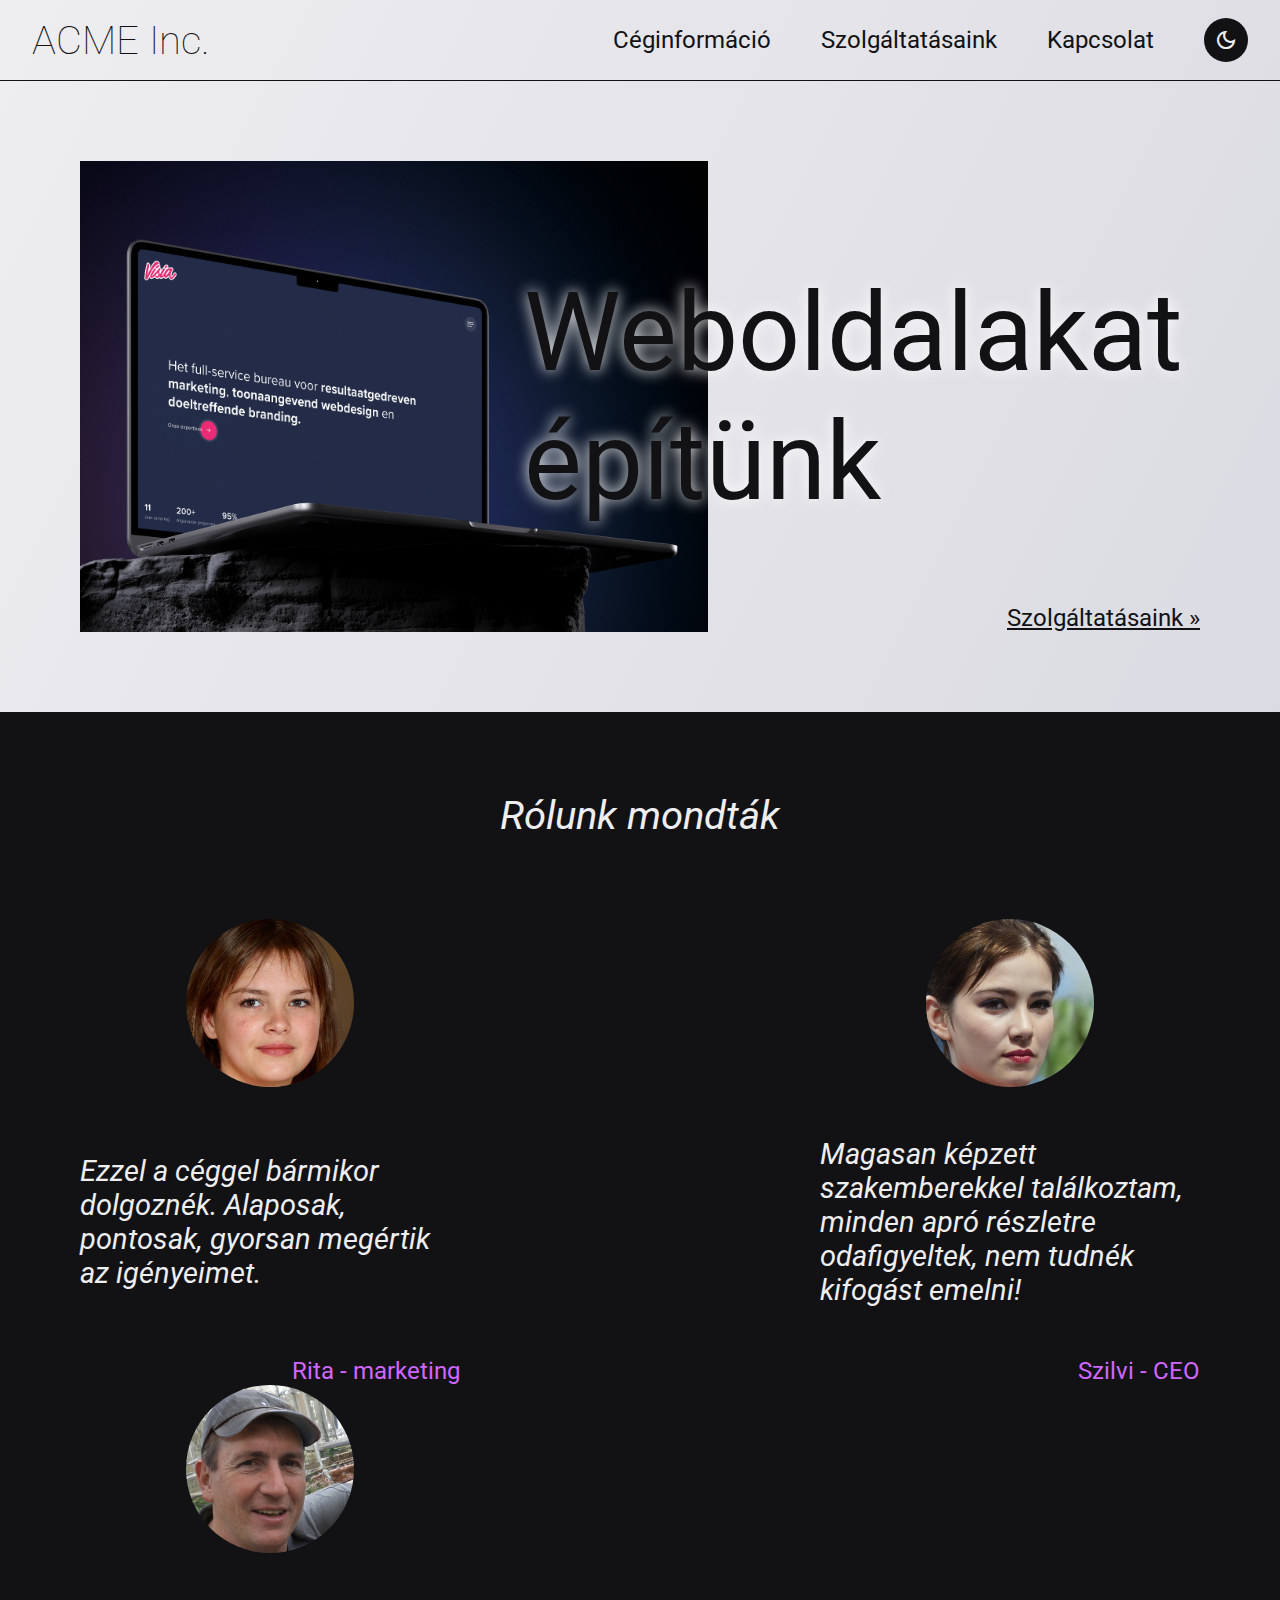
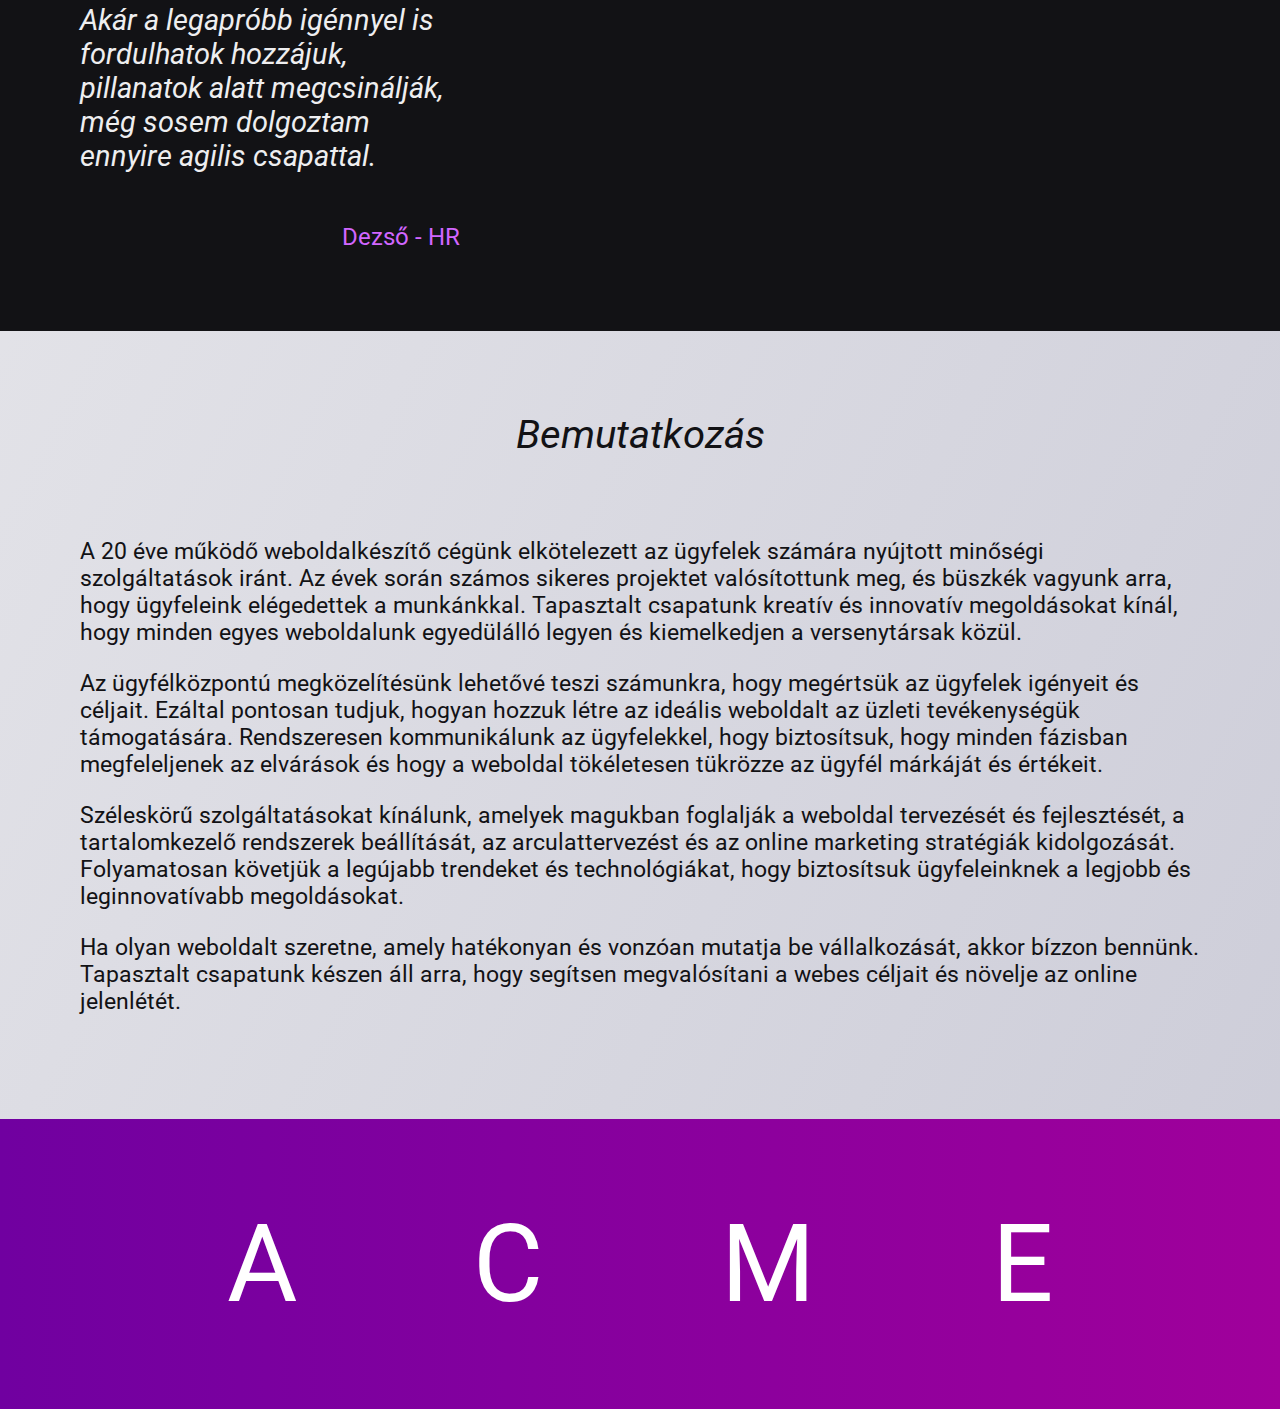
==== commit 48dd61df: "links fixed" ====
--- a/ceginformacio.html
+++ b/ceginformacio.html
@@ -24,9 +24,9 @@
             <div class="nav-logo"><a href="index.html">ACME Inc.</a></div>
             <div class="nav-right">
                 <ul class="menu-container">
-                    <li><a href="/ceginformacio.html" class="menu-item">Céginformáció</a></li>
-                    <li><a href="/szolgaltatasok.html" class="menu-item">Szolgáltatásaink</a></li>
-                    <li><a href="/kapcsolat.html" class="menu-item">Kapcsolat</a></li>
+                    <li><a href="ceginformacio.html" class="menu-item">Céginformáció</a></li>
+                    <li><a href="szolgaltatasok.html" class="menu-item">Szolgáltatásaink</a></li>
+                    <li><a href="kapcsolat.html" class="menu-item">Kapcsolat</a></li>
                 </ul>
                 <button type="button" id="theme-btn" aria-label="Change to light theme" data-theme-toggle><span
                         class="material-symbols-outlined">
--- a/style.css
+++ b/style.css
@@ -18,6 +18,7 @@
     --inverse-section-color: #121215;
     --text-shadow: rgba(255, 255, 255, 1);
     --menu-bg: #fff;
+    --icon-color: none;
 }
 
 [data-theme="dark"] {
@@ -28,6 +29,7 @@
     --inverse-section-color: #fff;
     --text-shadow: rgba(255, 255, 255, 0);
     --menu-bg: #34343d;
+    --icon-color: invert(100%) sepia(0%) saturate(0%) hue-rotate(354deg) brightness(106%) contrast(101%);
 }
 
 body {
@@ -349,6 +351,7 @@
 .services-img {
     height: 64px;
     width: auto;
+    filter: var(--icon-color);
 }
 
 .services-title {
@@ -367,6 +370,7 @@
 .contact-container {
     display: flex;
     gap: 80px;
+    flex-wrap: wrap;
 }
 
 .contact-content {
@@ -394,6 +398,10 @@
     padding-bottom: 0;
 }
 
+.contact-map {
+    flex: 1 1 450px;
+}
+
 .bold {
     font-weight: 700;
 }
@@ -404,7 +412,7 @@
 
 .form-container {
     display: grid;
-    grid-template-columns: 360px 360px 360px;
+    grid-template-columns: repeat(auto-fit, minmax(300px, 1fr));
     grid-template-rows: auto auto;
     gap: 0px 0px;
     grid-template-areas:
@@ -458,6 +466,9 @@
     border: unset;
     border-bottom: 4px solid var(--purple-border);
     background: var(--form-field-color);
+}
+
+.form-container input {
     height: 50px;
 }
 
@@ -514,10 +525,21 @@
     }
 }
 
+@media screen and (max-width: 1390px) {
+
+    .contact-content {
+        flex: 1 1 40%;
+    }
+}
+
 @media screen and (max-width: 1024px) {
 
     section {
         padding: 32px;
+    }
+
+    section.homepage-container {
+        padding: 0;
     }
 
     section.hero {
@@ -545,6 +567,11 @@
     .reviews-container {
         justify-content: center;
         gap: 64px;
+    }
+
+    .contact-container {
+        gap: 64px;
+        flex-direction: column;
     }
 }
 
@@ -617,6 +644,23 @@
         justify-content: center;
         gap: 64px;
     }
+
+    .form-container {
+        grid-template-columns: 1fr;
+        grid-template-rows: repeat(4, auto);
+        gap: 26px;
+        grid-template-areas:
+            "name"
+            "e-mail"
+            "phone"
+            "message";
+    }
+
+    .submit-btn {
+        margin: 0 auto;
+        margin-top: 32px;
+    }
+
 }
 
 @media screen and (max-width: 375px) {
@@ -652,6 +696,17 @@
         letter-spacing: 2px;
     }
 
+    .hero-img {
+        height: 280px;
+    }
+
+    .contact-map {
+        flex: 1 1 400px;
+    }
+
+    .section-title {
+        padding-bottom: 32px;
+    }
 
 
 }